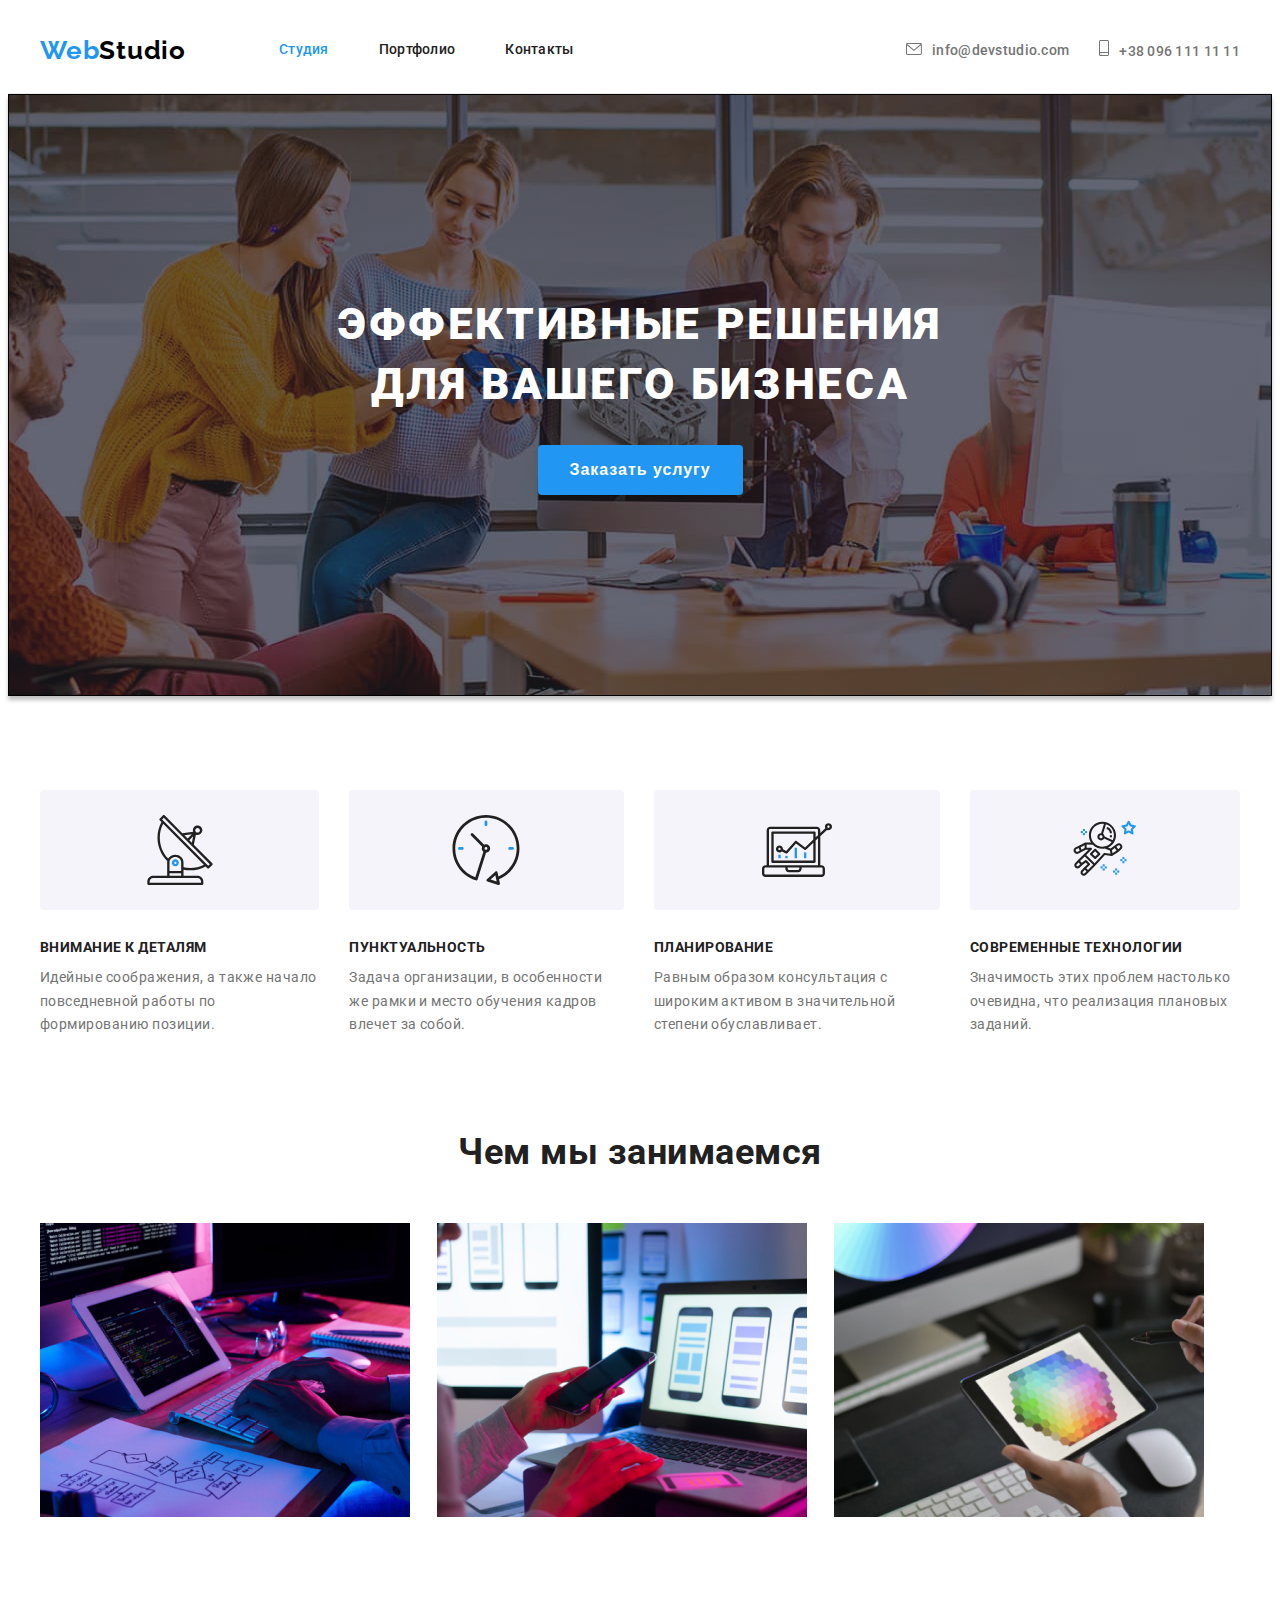
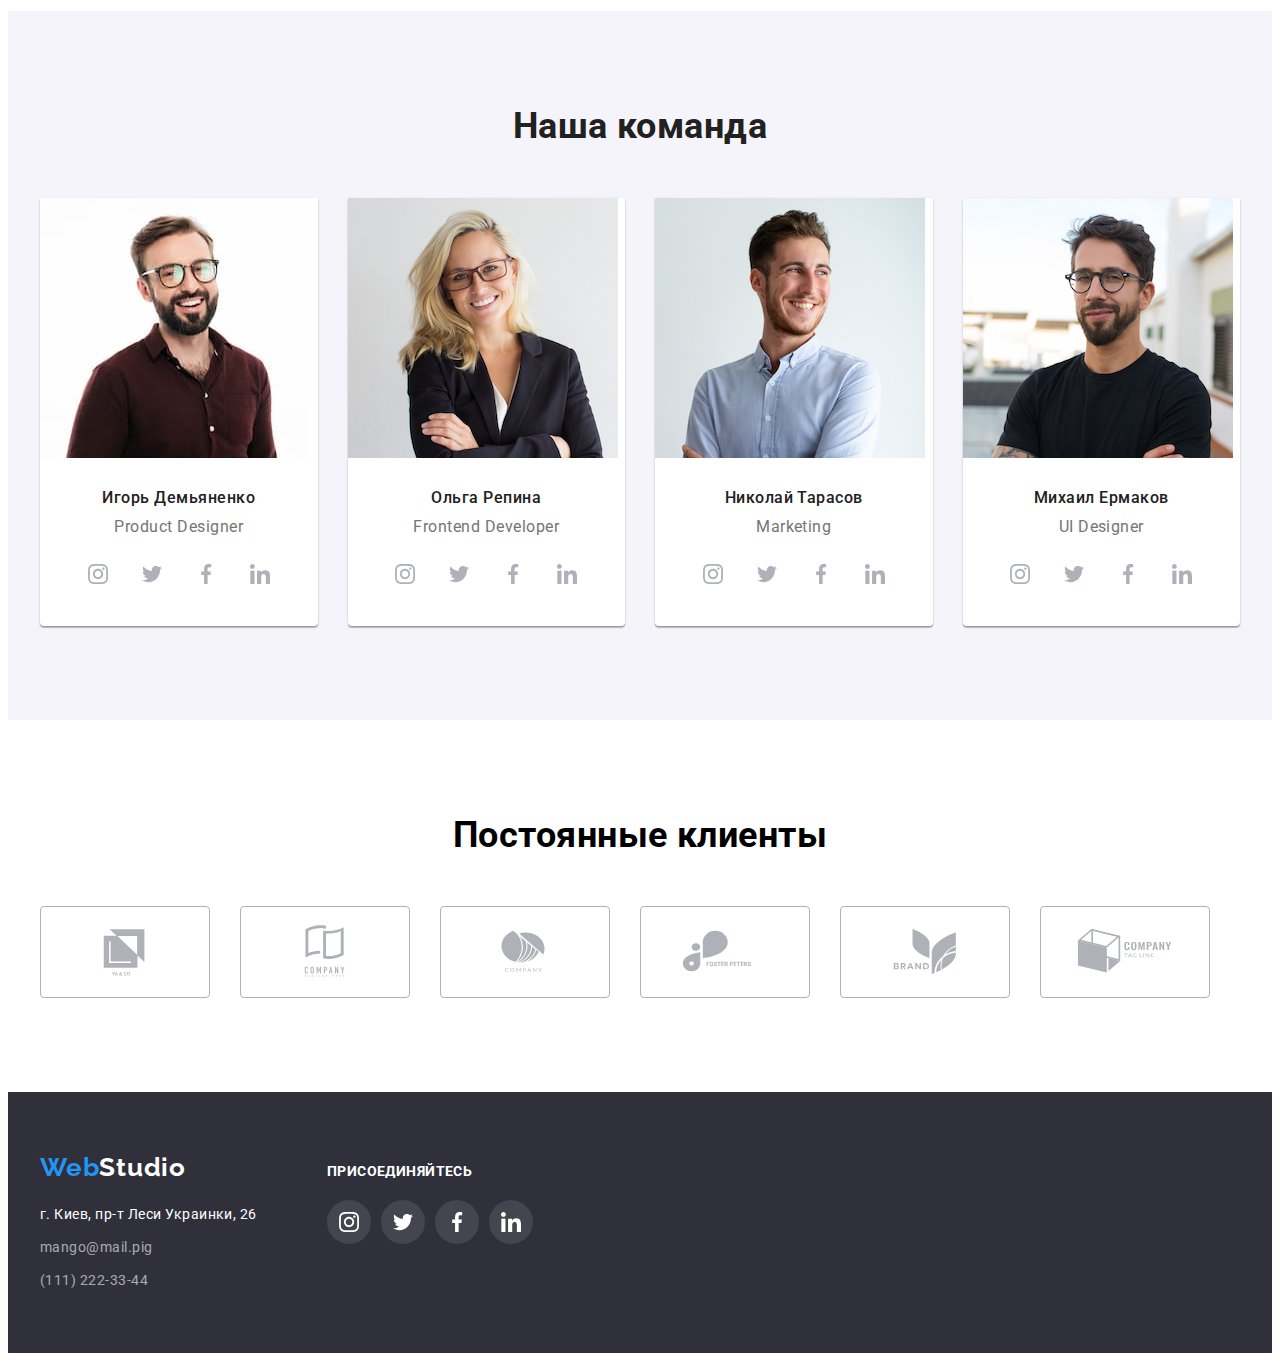
==== index.html @ 0030f6b6 "hw-05.v1.0" ====
<!DOCTYPE html>
<html lang="ru">
  <head>
    <meta charset="UTF-8" />
    <meta http-equiv="X-UA-Compatible" content="IE=edge" />
    <meta name="viewport" content="width=device-width, initial-scale=1.0" />
    <title>Студия</title>
    <!-- шрифт шрифт Raleway 700 Roboto 400, 500, 700 и 900. -->
    <link rel="preconnect" href="https://fonts.googleapis.com" />
    <link rel="preconnect" href="https://fonts.gstatic.com" crossorigin />
    <link
      href="https://fonts.googleapis.com/css2?family=Raleway:wght@700&family=Roboto:wght@400;500;700;900&display=swap"
      rel="stylesheet"
    />
    <link
      rel="stylesheet"
      href="https://cdnjs.cloudflare.com/ajax/libs/modern-normalize/1.1.0/modern-normalize.min.css"
      integrity="sha512-wpPYUAdjBVSE4KJnH1VR1HeZfpl1ub8YT/NKx4PuQ5NmX2tKuGu6U/JRp5y+Y8XG2tV+wKQpNHVUX03MfMFn9Q=="
      crossorigin="anonymous"
      referrerpolicy="no-referrer"
    />
    <!-- стили css -->
    <link href=css/styles.css rel=stylesheet>
  </head>
  <body>
    <header class="header">
      <div class="container header-container">
        <nav class="nav">
          <a class="logo link" href="./index.html"
            ><span class="logo-accent">Web</span>Studio</a
          >
          <ul class="nav-list list link">
            <li class="header-item">
              <a class="nav-link current link" href="./index.html"> Студия </a>
            </li>
            <li class="header-item">
              <a class="nav-link link" href="./portfolio.html"> Портфолио </a>
            </li>
            <li class="header-item">
              <a class="nav-link link" href="Контакты"> Контакты </a>
            </li>
          </ul>
        </nav>
        <ul class="header-list list link">
          <li class="header-item-mail">
            <a class="header-mail link" href="mailto:info@devstudio.com">
              <svg class="icon-header-mail" width="16" height="12">
                <use href="./images/icons.svg#icon-envelope"></use></svg
              >info@devstudio.com</a
            >
          </li>
          <li class="header-item-tel">
            <a class="header-tel link" href="tel:+380961111111">
              <svg class="icon-header-tel" width="10" height="16">
                <use href="./images/icons.svg#icon-smartphone"></use></svg
              >+38 096 111 11 11</a
            >
          </li>
        </ul>
      </div>
    </header>

    <main class="main">
      <section class="hero">
        <div class="container hero-container">
          <h1 class="hero-title">Эффективные решения для вашего бизнеса</h1>
          <button class="hero-btn" type="button">Заказать услугу</button>
        </div>
      </section>

      <!--Cекция benefits -->
      <section class="benefits section">
        <div class="container">
          <h2 class="benefits-title"></h2>
          <ul class="benefits-list list">
            <li class="benefits-item">
              <div class="icon-benefits">
                <svg class="antenna" width="70" height="70">
                  <use href="./images/icons.svg#icon-antenna"></use>
                </svg>
              </div>
              <h3 class="benefits-subtitle">Внимание к деталям</h3>
              <p class="benefits-text">
                Идейные соображения, а также начало повседневной работы по
                формированию позиции.
              </p>
            </li>
            <li class="benefits-item">
              <div class="icon-benefits">
                <svg class="clock" width="70" height="70">
                  <use href="./images/icons.svg#icon-clock"></use>
                </svg>
              </div>
              <h3 class="benefits-subtitle">Пунктуальность</h3>
              <p class="benefits-text">
                Задача организации, в особенности же рамки и место обучения
                кадров влечет за собой.
              </p>
            </li>
            <li class="benefits-item">
              <div class="icon-benefits">
                <svg class="diagram" width="70" height="70">
                  <use href="./images/icons.svg#icon-diagram"></use>
                </svg>
              </div>
              <h3 class="benefits-subtitle">Планирование</h3>
              <p class="benefits-text">
                Равным образом консультация с широким активом в значительной
                степени обуславливает.
              </p>
            </li>
            <li class="benefits-item">
              <div class="icon-benefits">
                <svg class="astronaut" width="70" height="70">
                  <use href="./images/icons.svg#icon-astronaut"></use>
                </svg>
              </div>
              <h3 class="benefits-subtitle">Современные технологии</h3>
              <p class="benefits-text">
                Значимость этих проблем настолько очевидна, что реализация
                плановых заданий.
              </p>
            </li>
          </ul>
        </div>
      </section>

      <section class="about">
        <div class="container">
          <h2 class="about-title">Чем мы занимаемся</h2>
          <ul class="about-list list">
            <li class="about-item">
              <img
                src="./images/box1.jpg"
                alt="Рабочее место,клавиатура планшет, видно руки. Процес набора."
                width="370"
              />
            </li>

            <li class="about-item">
              <img
                src="./images/box2.jpg"
                alt="Рабочее место, телефон, рука. Выбор дизайна"
                width="370"
              />
            </li>

            <li class="about-item">
              <img
                src="./images/box3.jpg"
                alt="рабочее место, палитра цветов. Подбор цвета"
                width="370"
              />
            </li>
          </ul>
        </div>
      </section>
      <!--наша команда-->
      <section class="team section">
        <div class="container">
          <h2 class="team-title">Наша команда</h2>
          <ul class="team-list list">
            <li class="team-item">
              <img
                src="./images/igor1.jpg"
                alt="Игорь Демьяненко"
                width="270"
              />
              <div class="team-item-content">
                <h3 class="team-item-subtitle">Игорь Демьяненко</h3>
                <p class="team-item-text">Product Designer</p>
                <ul class="team-social-list list">
                  <li class="team-social-item">
                    <a href="" class="team-social-link">
                      <svg class="team-social-icon" width="20" height="20">
                        <use href="./images/icons.svg#icon-instagram"></use>
                      </svg>
                    </a>
                  </li>

                  <li class="team-social-item">
                    <a href="" class="team-social-link">
                      <svg class="team-social-icon" width="20" height="20">
                        <use href="./images/icons.svg#icon-twitter"></use>
                      </svg>
                    </a>
                  </li>
                  <li class="team-social-item">
                    <a href="" class="team-social-link">
                      <svg class="team-social-icon" width="20" height="20">
                        <use href="./images/icons.svg#icon-facebook"></use>
                      </svg>
                    </a>
                  </li>

                  <li class="team-social-item">
                    <a href="" class="team-social-link">
                      <svg class="team-social-icon" width="20" height="20">
                        <use href="./images/icons.svg#icon-linkedin"></use>
                      </svg>
                    </a>
                  </li>
                </ul>
              </div>
            </li>

            <li class="team-item">
              <img src="./images/olga2.jpg" alt="Ольга Репина" width="270" />
              <div class="team-item-content">
                <h3 class="team-item-subtitle">Ольга Репина</h3>
                <p class="team-item-text">Frontend Developer</p>
                <!-- social list -->
                <ul class="team-social-list list">
                  <li class="team-social-item">
                    <a href="" class="team-social-link">
                      <svg class="team-social-icon" width="20" height="20">
                        <use href="./images/icons.svg#icon-instagram"></use>
                      </svg>
                    </a>
                  </li>

                  <li class="team-social-item">
                    <a href="" class="team-social-link">
                      <svg class="team-social-icon" width="20" height="20">
                        <use href="./images/icons.svg#icon-twitter"></use>
                      </svg>
                    </a>
                  </li>
                  <li class="team-social-item">
                    <a href="" class="team-social-link">
                      <svg class="team-social-icon" width="20" height="20">
                        <use href="./images/icons.svg#icon-facebook"></use>
                      </svg>
                    </a>
                  </li>

                  <li class="team-social-item">
                    <a href="" class="team-social-link">
                      <svg class="team-social-icon" width="20" height="20">
                        <use href="./images/icons.svg#icon-linkedin"></use>
                      </svg>
                    </a>
                  </li>
                </ul>
              </div>
            </li>

            <li class="team-item">
              <img
                src="./images/nikolai3.jpg"
                alt="Николай Тарасов"
                width="270"
              />
              <div class="team-item-content">
                <h3 class="team-item-subtitle">Николай Тарасов</h3>
                <p class="team-item-text">Marketing</p>
                <ul class="team-social-list list">
                  <li class="team-social-item">
                    <a href="" class="team-social-link">
                      <svg class="team-social-icon" width="20" height="20">
                        <use href="./images/icons.svg#icon-instagram"></use>
                      </svg>
                    </a>
                  </li>

                  <li class="team-social-item">
                    <a href="" class="team-social-link">
                      <svg class="team-social-icon" width="20" height="20">
                        <use href="./images/icons.svg#icon-twitter"></use>
                      </svg>
                    </a>
                  </li>
                  <li class="team-social-item">
                    <a href="" class="team-social-link">
                      <svg class="team-social-icon" width="20" height="20">
                        <use href="./images/icons.svg#icon-facebook"></use>
                      </svg>
                    </a>
                  </li>

                  <li class="team-social-item">
                    <a href="" class="team-social-link">
                      <svg class="team-social-icon" width="20" height="20">
                        <use href="./images/icons.svg#icon-linkedin"></use>
                      </svg>
                    </a>
                  </li>
                </ul>
              </div>
            </li>

            <li class="team-item">
              <img
                src="./images/mihail3.jpg"
                alt="Михаил Ермаков"
                width="270"
              />
              <div class="team-item-content">
                <h3 class="team-item-subtitle">Михаил Ермаков</h3>
                <p class="team-item-text">UI Designer</p>
                <ul class="team-social-list list">
                  <li class="team-social-item">
                    <a href="" class="team-social-link">
                      <svg class="team-social-icon" width="20" height="20">
                        <use href="./images/icons.svg#icon-instagram"></use>
                      </svg>
                    </a>
                  </li>

                  <li class="team-social-item">
                    <a href="" class="team-social-link">
                      <svg class="team-social-icon" width="20" height="20">
                        <use href="./images/icons.svg#icon-twitter"></use>
                      </svg>
                    </a>
                  </li>
                  <li class="team-social-item">
                    <a href="" class="team-social-link">
                      <svg class="team-social-icon" width="20" height="20">
                        <use href="./images/icons.svg#icon-facebook"></use>
                      </svg>
                    </a>
                  </li>

                  <li class="team-social-item">
                    <a href="" class="team-social-link">
                      <svg class="team-social-icon" width="20" height="20">
                        <use href="./images/icons.svg#icon-linkedin"></use>
                      </svg>
                    </a>
                  </li>
                </ul>
              </div>
            </li>
          </ul>
        </div>
      </section>
      <!---------------CLIENTS----------------- -->
      <section class="section">
        <div class="container">
          <h2 class="clients-title">Постоянные клиенты</h2>
          <ul class="clients-list list">
            <li class="clients-item">
              <a class="clients-link" href=""
                ><svg class="clients-icon" width="106" height="60">
                  <use href="./images/icons.svg#icon-logo1"></use></svg
              ></a>
            </li>
            <li class="clients-item">
              <a class="clients-link" href=""
                ><svg class="clients-icon" width="106" height="60">
                  <use href="./images/icons.svg#icon-logo2"></use></svg
              ></a>
            </li>
            <li class="clients-item">
              <a class="clients-link" href=""
                ><svg class="clients-icon" width="106" height="60">
                  <use href="./images/icons.svg#icon-logo3"></use></svg
              ></a>
            </li>
            <li class="clients-item">
              <a class="clients-link" href=""
                ><svg class="clients-icon" width="106" height="60">
                  <use href="./images/icons.svg#icon-logo4"></use></svg
              ></a>
            </li>
            <li class="clients-item">
              <a class="clients-link" href=""
                ><svg class="clients-icon" width="106" height="60">
                  <use href="./images/icons.svg#icon-logo5"></use></svg
              ></a>
            </li>
            <li class="clients-item">
              <a class="clients-link" href=""
                ><svg class="clients-icon" width="106" height="60">
                  <use href="./images/icons.svg#icon-logo6"></use>
                </svg>
              </a>
            </li>
          </ul>
        </div>
      </section>
    </main>

    <!--Подвал-->
    <footer class="footer">
      <div class="container footer-container">
        <!-- Лого -->
        <div class="footer-container-logo">
          <a class="logo-footer link" href="./index.html"
            ><span class="logo-accent">Web</span>Studio</a
          >

          <address class="address">
            <p class="address-text">г. Киев, пр-т Леси Украинки, 26</p>
            <a class="address-mail link" href="malito:mango@mail.pig"
              >mango@mail.pig</a
            >

            <a class="address-tel link" href="tel:(111)222-33-44"
              >(111) 222-33-44</a
            >
          </address>
        </div>

        <!-- footer social -->
        <div class="footer-social">
          <p class="footer-text">присоединяйтесь</p>
          <ul class="footer-list list">
            <li class="footer-social-item">
              <a href="" class="footer-social-link">
                <svg class="footer-social-icon" width="20" height="20">
                  <use href="./images/icons.svg#icon-instagram"></use>
                </svg>
              </a>
            </li>

            <li class="footer-social-item">
              <a href="" class="footer-social-link">
                <svg class="footer-social-icon" width="20" height="20">
                  <use href="./images/icons.svg#icon-twitter"></use>
                </svg>
              </a>
            </li>

            <li class="footer-social-item">
              <a href="" class="footer-social-link">
                <svg class="footer-social-icon" width="20" height="20">
                  <use href="./images/icons.svg#icon-facebook"></use>
                </svg>
              </a>
            </li>

            <li class="footer-social-item">
              <a href="" class="footer-social-link">
                <svg class="footer-social-icon" width="20" height="20">
                  <use href="./images/icons.svg#icon-linkedin"></use>
                </svg>
              </a>
            </li>
          </ul>
        </div>
      </div>
    </footer>
  </body>
</html>
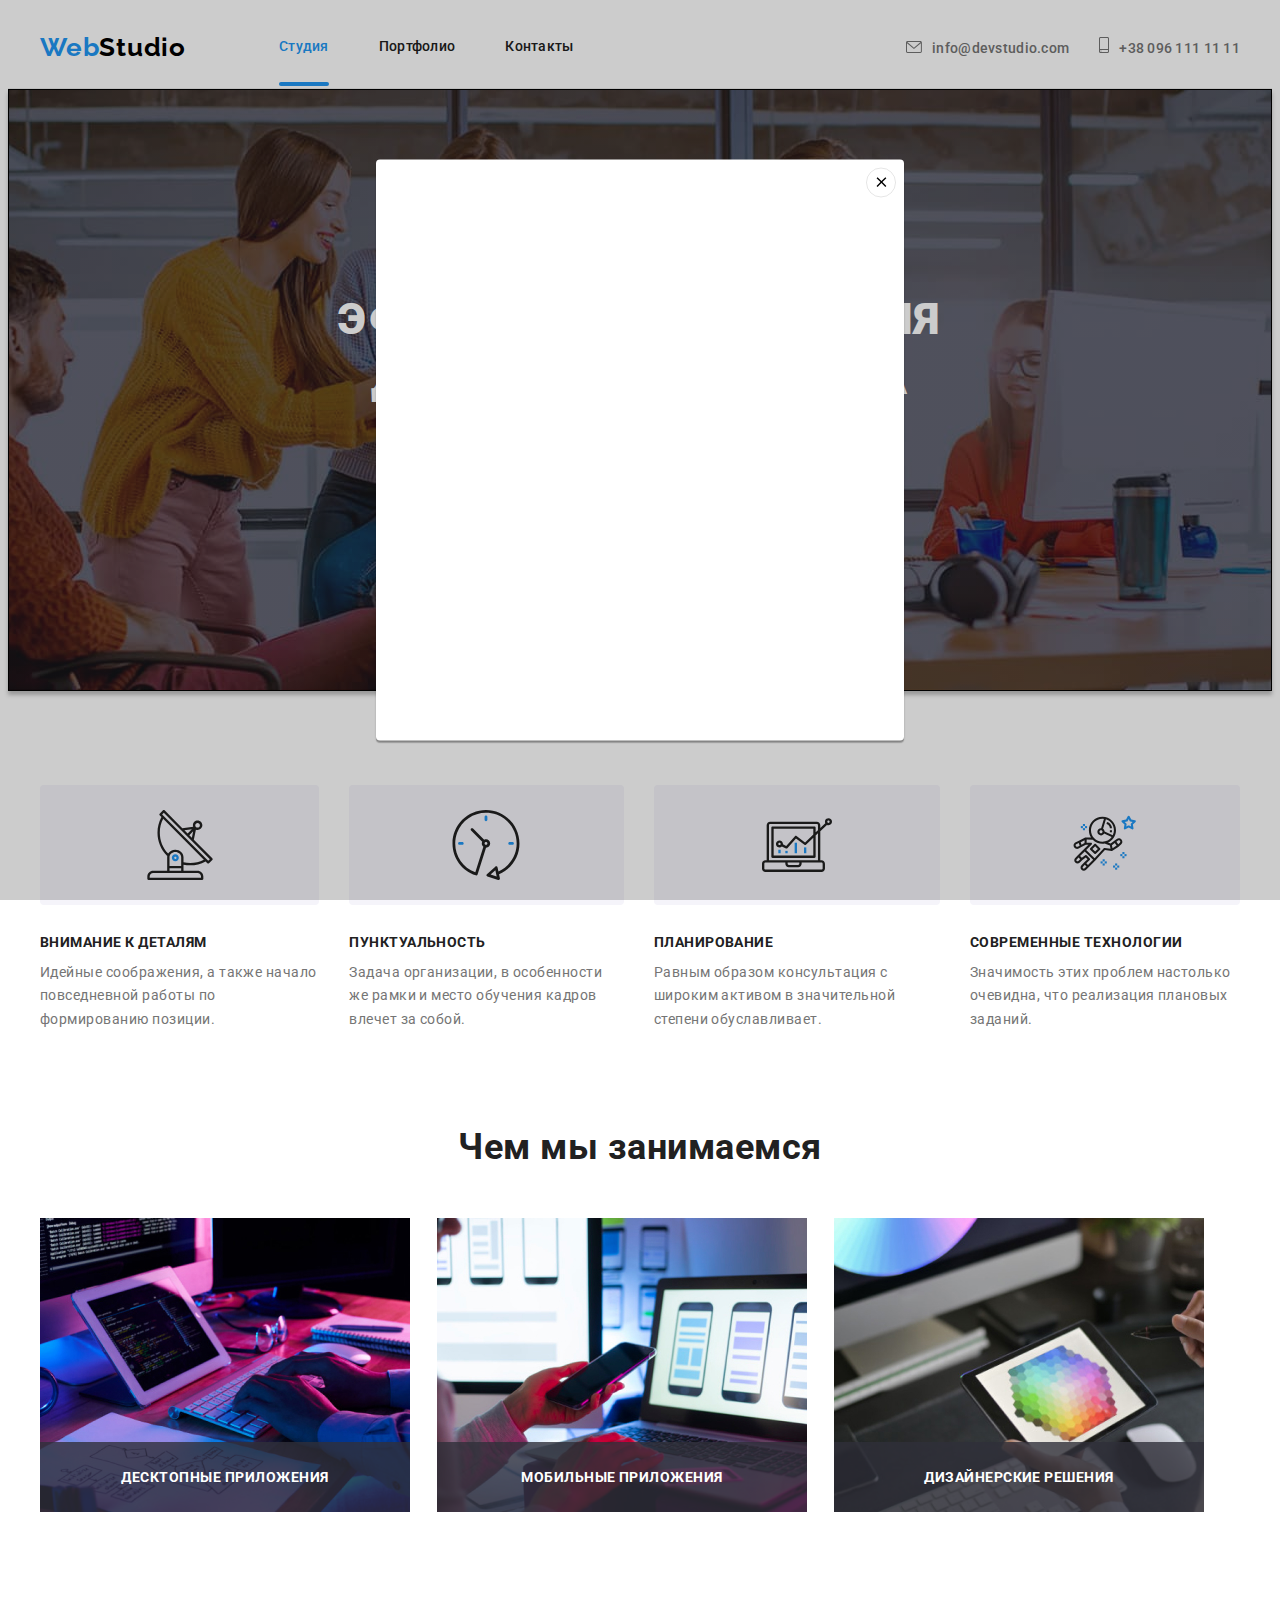
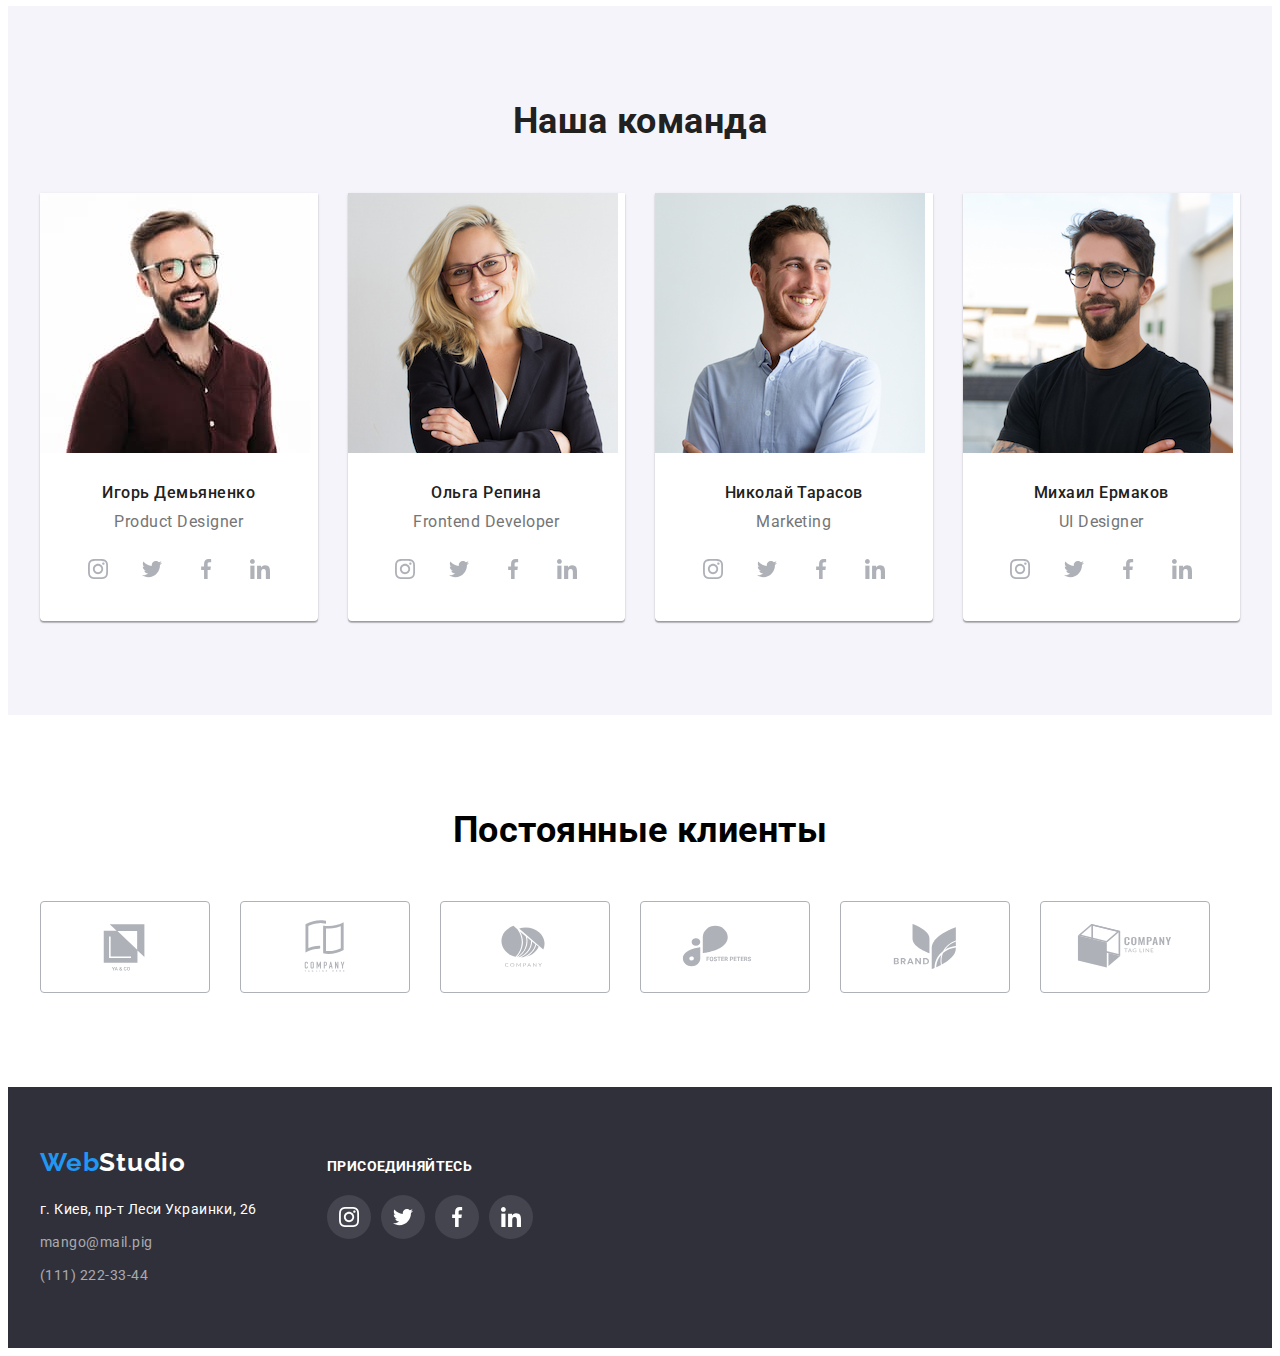
==== commit c326590f: "hw-05.v1.1" ====
--- a/index.html
+++ b/index.html
@@ -64,7 +64,7 @@
       <section class="hero">
         <div class="container hero-container">
           <h1 class="hero-title">Эффективные решения для вашего бизнеса</h1>
-          <button class="hero-btn" type="button">Заказать услугу</button>
+          <button class="hero-btn " data-modal-open type="button">Заказать услугу</button>
         </div>
       </section>
 
@@ -135,6 +135,7 @@
                 alt="Рабочее место,клавиатура планшет, видно руки. Процес набора."
                 width="370"
               />
+              <h3 class="about-item-label">Десктопные приложения</h3>
             </li>
 
             <li class="about-item">
@@ -143,6 +144,7 @@
                 alt="Рабочее место, телефон, рука. Выбор дизайна"
                 width="370"
               />
+              <h3 class="about-item-label">Мобильные приложения</h3>
             </li>
 
             <li class="about-item">
@@ -151,6 +153,7 @@
                 alt="рабочее место, палитра цветов. Подбор цвета"
                 width="370"
               />
+              <h3 class="about-item-label">Дизайнерские решения</h3>
             </li>
           </ul>
         </div>
@@ -442,5 +445,16 @@
         </div>
       </div>
     </footer>
+    <!-- --------------Modal------- -->
+    <div class="backdrop .is-hidden" data-modal>
+      <div class="modal">
+        <button type="button" class="modal-close" data-modal-close>
+          <svg class="icon-close" width="18" height="18">
+            <use href="./images/icons.svg#icon-close"></use>
+          </svg>
+        </button>
+      </div>
+    </div>
+    <script src="./js/modal.js"></script>
   </body>
 </html>
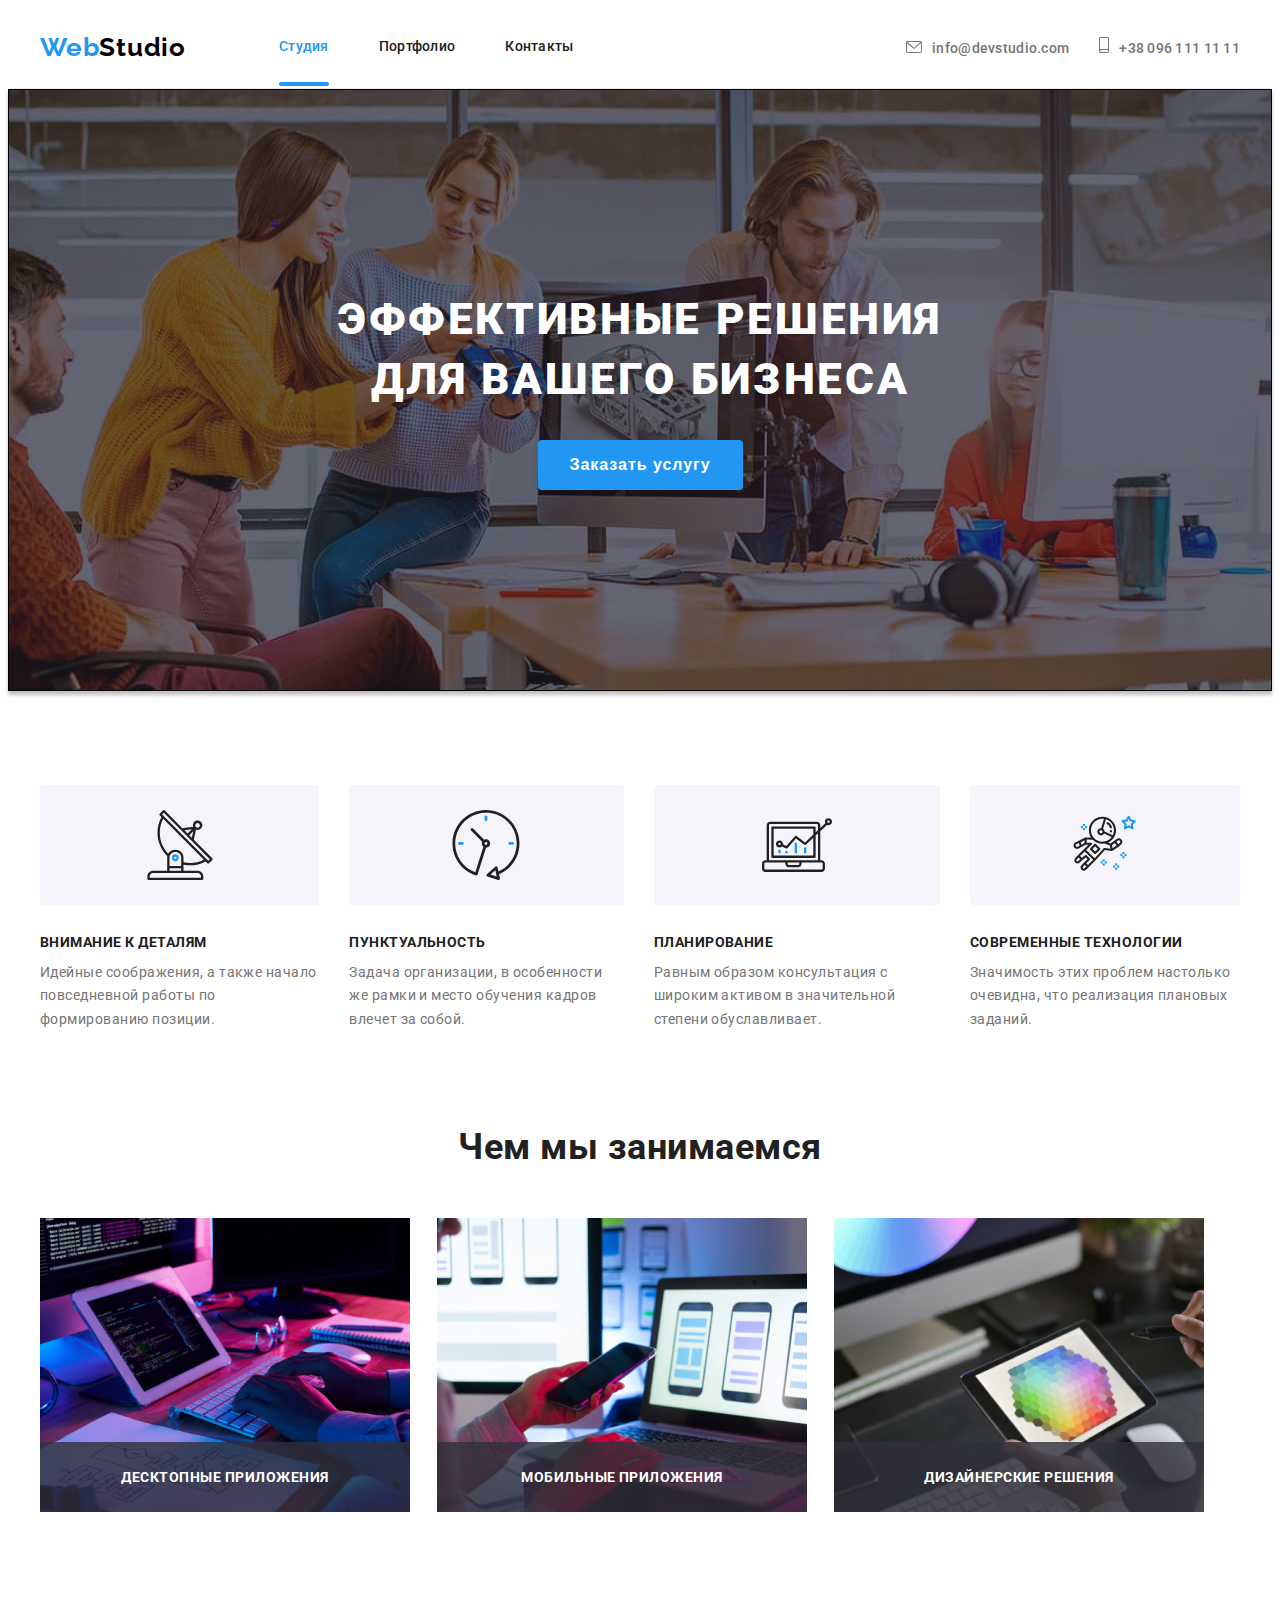
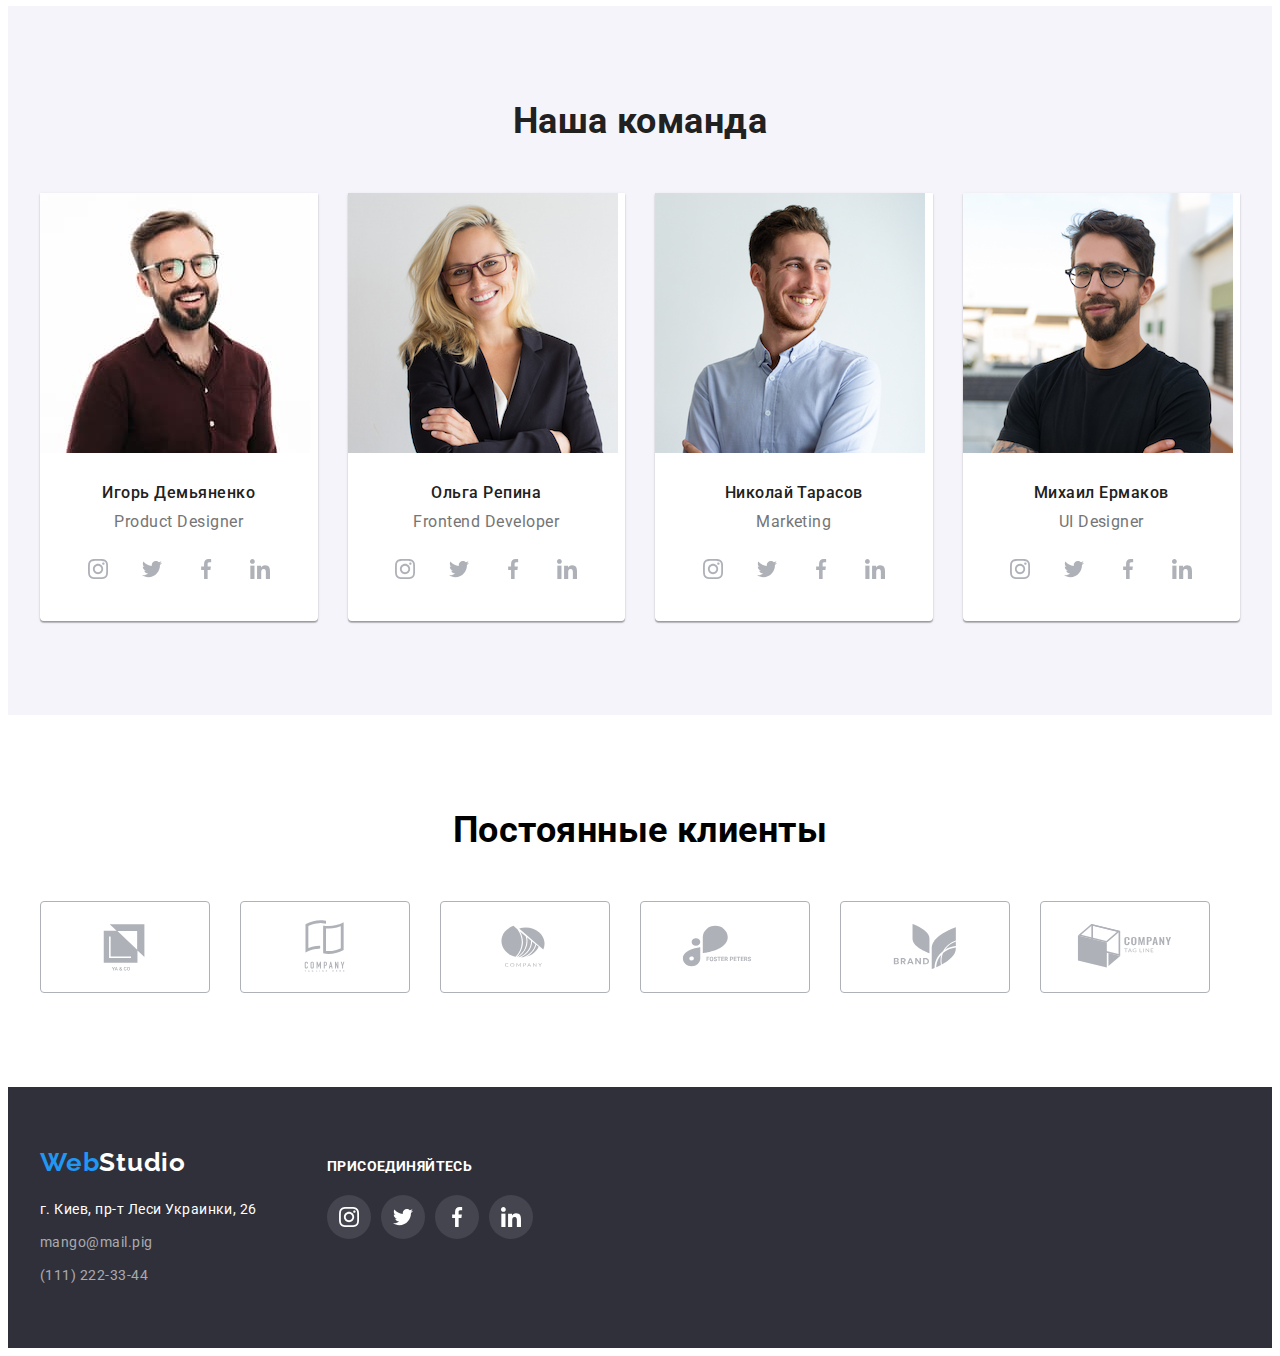
==== commit 63ec097d: "hw-05v1.11" ====
--- a/index.html
+++ b/index.html
@@ -446,7 +446,7 @@
       </div>
     </footer>
     <!-- --------------Modal------- -->
-    <div class="backdrop .is-hidden" data-modal>
+    <div class="backdrop is-hidden" data-modal>
       <div class="modal">
         <button type="button" class="modal-close" data-modal-close>
           <svg class="icon-close" width="18" height="18">
